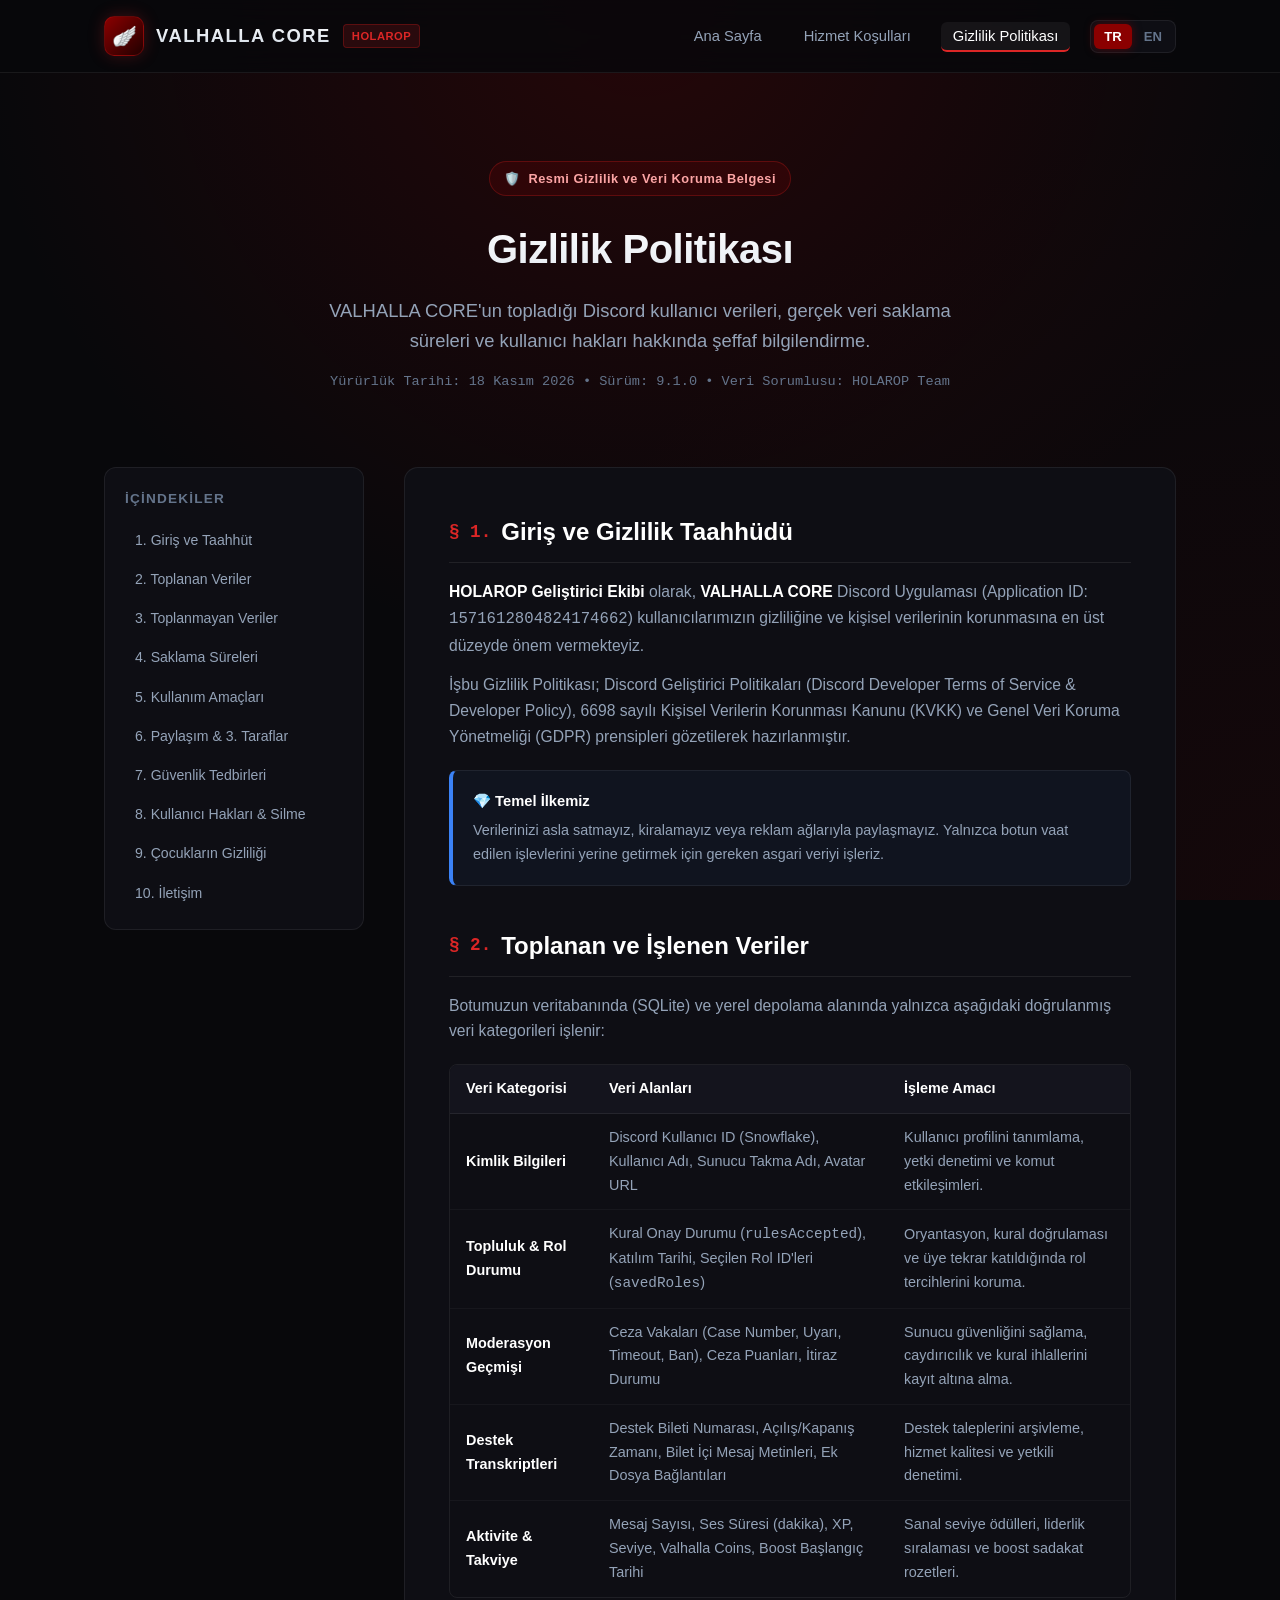
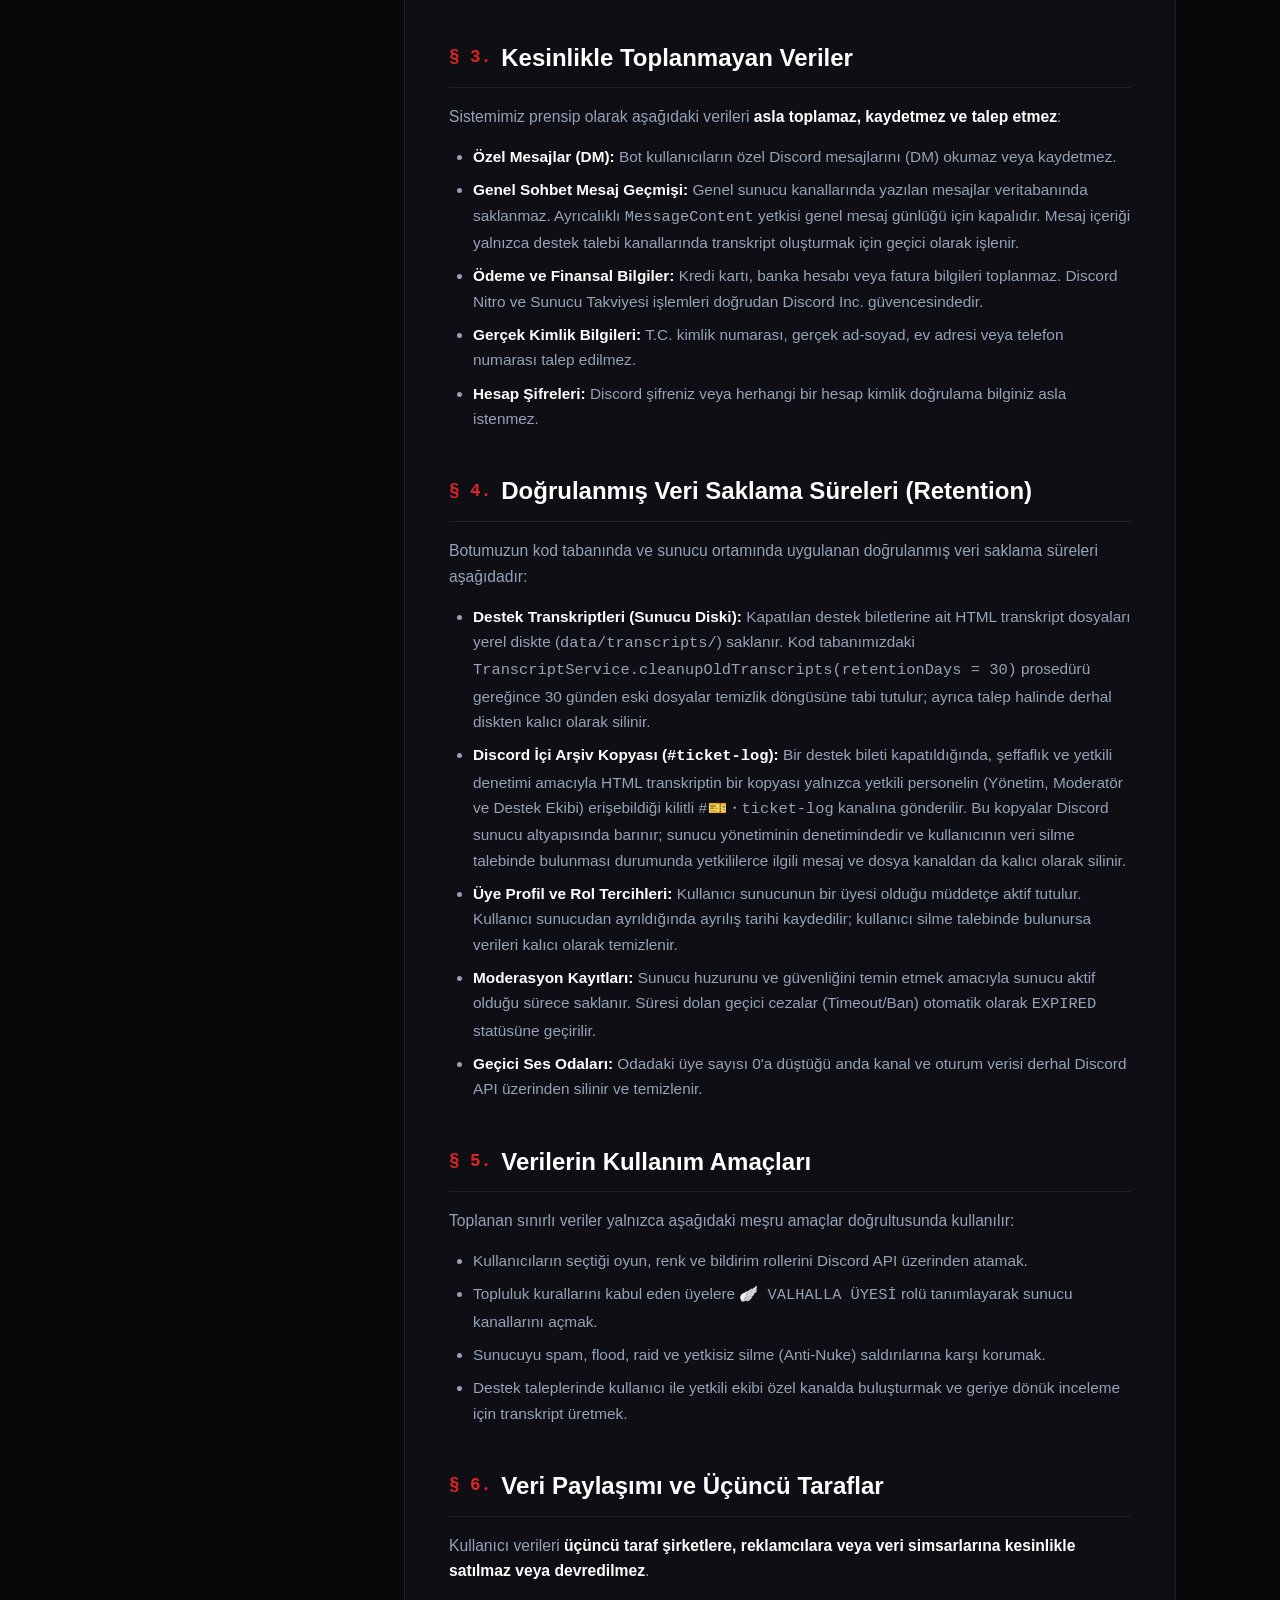
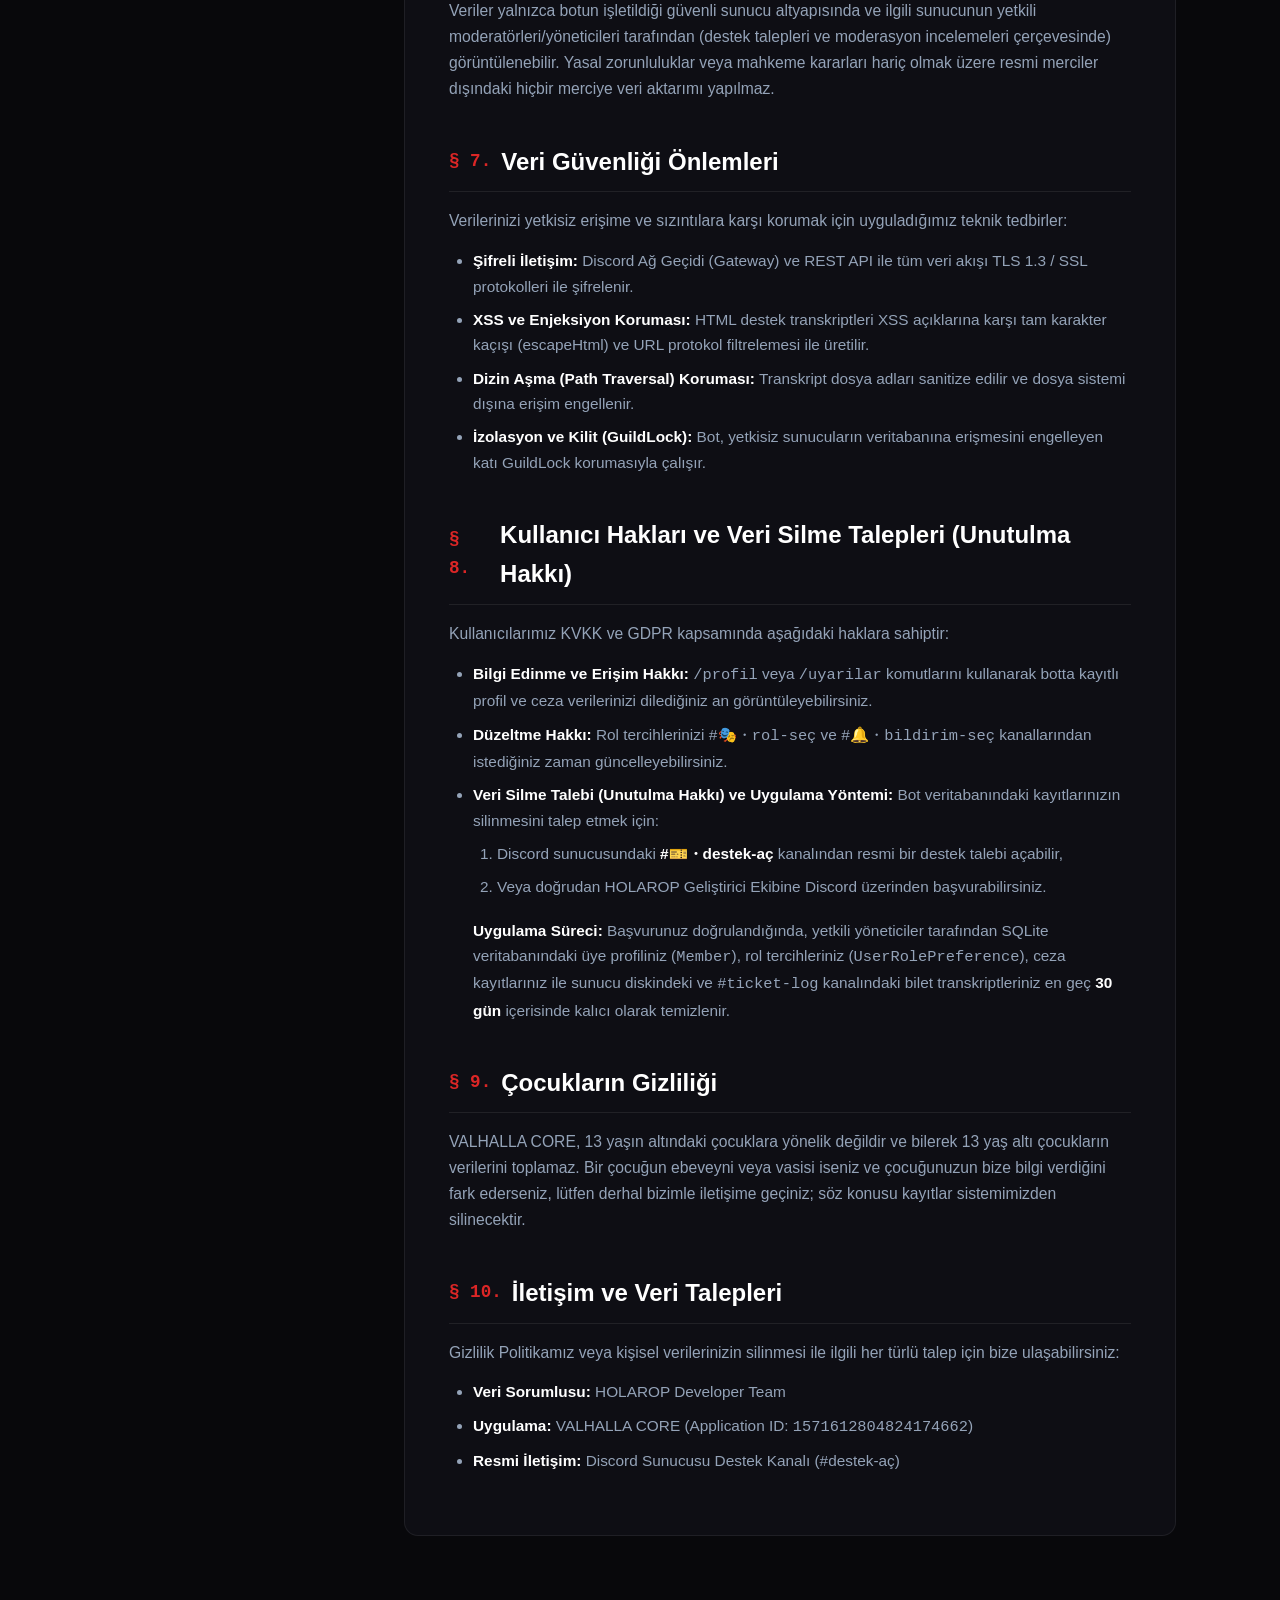
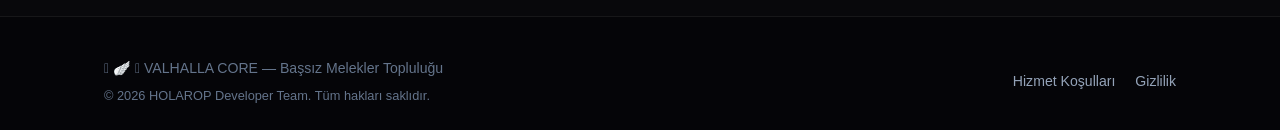
==== privacy.html @ b6e1a9f5 "Add files via upload" ====
<!DOCTYPE html>
<html lang="tr">
<head>
  <meta charset="UTF-8">
  <meta name="viewport" content="width=device-width, initial-scale=1.0">
  <title>Gizlilik Politikası — VALHALLA CORE | Privacy Policy</title>
  <meta name="description" content="VALHALLA CORE Discord Botu Resmi Gizlilik Politikası (Privacy Policy). Veri toplama, saklama süreleri ve kullanıcı hakları.">
  <meta name="theme-color" content="#8B0000">
  <link rel="stylesheet" href="style.css">
</head>
<body>

  <!-- Site Header -->
  <header class="site-header">
    <div class="container nav-wrapper">
      <a href="index.html" class="brand">
        <div class="brand-icon">🪽</div>
        <div>
          <div class="brand-title">VALHALLA CORE</div>
        </div>
        <span class="brand-tag">HOLAROP</span>
      </a>

      <nav class="main-nav">
        <ul class="nav-links">
          <li><a href="index.html"><span class="lang-tr">Ana Sayfa</span><span class="lang-en" style="display:none;">Home</span></a></li>
          <li><a href="terms.html"><span class="lang-tr">Hizmet Koşulları</span><span class="lang-en" style="display:none;">Terms of Service</span></a></li>
          <li><a href="privacy.html" class="active"><span class="lang-tr">Gizlilik Politikası</span><span class="lang-en" style="display:none;">Privacy Policy</span></a></li>
        </ul>

        <div class="lang-switch">
          <button class="lang-btn lang-btn-tr active" onclick="setLanguage('tr')">TR</button>
          <button class="lang-btn lang-btn-en" onclick="setLanguage('en')">EN</button>
        </div>
      </nav>
    </div>
  </header>

  <!-- Main Content -->
  <main class="main-content">
    <div class="container">
      
      <!-- Hero -->
      <section class="hero">
        <div class="hero-badge">
          <span>🛡️</span>
          <span class="lang-tr">Resmi Gizlilik ve Veri Koruma Belgesi</span>
          <span class="lang-en" style="display:none;">Official Privacy & Data Protection Document</span>
        </div>

        <h1 class="lang-tr">Gizlilik Politikası</h1>
        <h1 class="lang-en" style="display:none;">Privacy Policy</h1>

        <p class="lead lang-tr">
          VALHALLA CORE'un topladığı Discord kullanıcı verileri, gerçek veri saklama süreleri ve kullanıcı hakları hakkında şeffaf bilgilendirme.
        </p>
        <p class="lead lang-en" style="display:none;">
          Transparent disclosure of data collected by VALHALLA CORE, verified retention cycles, and user privacy rights.
        </p>

        <div class="effective-date">
          <span class="lang-tr">Yürürlük Tarihi: 18 Kasım 2026 • Sürüm: 9.1.0 • Veri Sorumlusu: HOLAROP Team</span>
          <span class="lang-en" style="display:none;">Effective Date: November 18, 2026 • Version: 9.1.0 • Data Controller: HOLAROP Team</span>
        </div>
      </section>

      <!-- Content Grid -->
      <div class="content-grid">
        
        <!-- Table of Contents Sidebar -->
        <aside class="toc-sidebar">
          <div class="toc-title lang-tr">İçindekiler</div>
          <div class="toc-title lang-en" style="display:none;">Contents</div>
          <ul class="toc-list">
            <li><a href="#sec-1"><span class="lang-tr">1. Giriş ve Taahhüt</span><span class="lang-en" style="display:none;">1. Introduction</span></a></li>
            <li><a href="#sec-2"><span class="lang-tr">2. Toplanan Veriler</span><span class="lang-en" style="display:none;">2. Data We Collect</span></a></li>
            <li><a href="#sec-3"><span class="lang-tr">3. Toplanmayan Veriler</span><span class="lang-en" style="display:none;">3. What We Do NOT Collect</span></a></li>
            <li><a href="#sec-4"><span class="lang-tr">4. Saklama Süreleri</span><span class="lang-en" style="display:none;">4. Data Retention</span></a></li>
            <li><a href="#sec-5"><span class="lang-tr">5. Kullanım Amaçları</span><span class="lang-en" style="display:none;">5. Use of Data</span></a></li>
            <li><a href="#sec-6"><span class="lang-tr">6. Paylaşım & 3. Taraflar</span><span class="lang-en" style="display:none;">6. Sharing & Third Parties</span></a></li>
            <li><a href="#sec-7"><span class="lang-tr">7. Güvenlik Tedbirleri</span><span class="lang-en" style="display:none;">7. Security Measures</span></a></li>
            <li><a href="#sec-8"><span class="lang-tr">8. Kullanıcı Hakları & Silme</span><span class="lang-en" style="display:none;">8. Rights & Deletion</span></a></li>
            <li><a href="#sec-9"><span class="lang-tr">9. Çocukların Gizliliği</span><span class="lang-en" style="display:none;">9. Children's Privacy</span></a></li>
            <li><a href="#sec-10"><span class="lang-tr">10. İletişim</span><span class="lang-en" style="display:none;">10. Contact</span></a></li>
          </ul>
        </aside>

        <!-- Article -->
        <article class="legal-article">
          
          <!-- Section 1 -->
          <section id="sec-1" class="legal-section">
            <h2><span class="sec-num">§ 1.</span> <span class="lang-tr">Giriş ve Gizlilik Taahhüdü</span><span class="lang-en" style="display:none;">Introduction and Privacy Commitment</span></h2>
            <div class="lang-tr">
              <p>
                <strong>HOLAROP Geliştirici Ekibi</strong> olarak, <strong>VALHALLA CORE</strong> Discord Uygulaması (Application ID: <code>1571612804824174662</code>) kullanıcılarımızın gizliliğine ve kişisel verilerinin korunmasına en üst düzeyde önem vermekteyiz.
              </p>
              <p>
                İşbu Gizlilik Politikası; Discord Geliştirici Politikaları (Discord Developer Terms of Service & Developer Policy), 6698 sayılı Kişisel Verilerin Korunması Kanunu (KVKK) ve Genel Veri Koruma Yönetmeliği (GDPR) prensipleri gözetilerek hazırlanmıştır.
              </p>
              <div class="callout callout-info">
                <div class="callout-title">💎 Temel İlkemiz</div>
                <p>Verilerinizi asla satmayız, kiralamayız veya reklam ağlarıyla paylaşmayız. Yalnızca botun vaat edilen işlevlerini yerine getirmek için gereken asgari veriyi işleriz.</p>
              </div>
            </div>
            <div class="lang-en" style="display:none;">
              <p>
                The <strong>HOLAROP Developer Team</strong> is deeply committed to protecting the privacy of users who interact with the <strong>VALHALLA CORE</strong> Discord Application (Application ID: <code>1571612804824174662</code>).
              </p>
              <p>
                This Privacy Policy is designed in strict compliance with the Discord Developer Terms of Service, the Discord Developer Policy, and international data protection standards (including the EU GDPR and relevant privacy frameworks).
              </p>
              <div class="callout callout-info">
                <div class="callout-title">💎 Core Principle</div>
                <p>We do not monetize, sell, or license your personal data. We only process the absolute minimum data necessary to operate the bot's features.</p>
              </div>
            </div>
          </section>

          <!-- Section 2 -->
          <section id="sec-2" class="legal-section">
            <h2><span class="sec-num">§ 2.</span> <span class="lang-tr">Toplanan ve İşlenen Veriler</span><span class="lang-en" style="display:none;">Information We Collect</span></h2>
            <div class="lang-tr">
              <p>Botumuzun veritabanında (SQLite) ve yerel depolama alanında yalnızca aşağıdaki doğrulanmış veri kategorileri işlenir:</p>
              
              <div class="table-wrapper">
                <table class="data-table">
                  <thead>
                    <tr>
                      <th>Veri Kategorisi</th>
                      <th>Veri Alanları</th>
                      <th>İşleme Amacı</th>
                    </tr>
                  </thead>
                  <tbody>
                    <tr>
                      <td><strong>Kimlik Bilgileri</strong></td>
                      <td>Discord Kullanıcı ID (Snowflake), Kullanıcı Adı, Sunucu Takma Adı, Avatar URL</td>
                      <td>Kullanıcı profilini tanımlama, yetki denetimi ve komut etkileşimleri.</td>
                    </tr>
                    <tr>
                      <td><strong>Topluluk & Rol Durumu</strong></td>
                      <td>Kural Onay Durumu (<code>rulesAccepted</code>), Katılım Tarihi, Seçilen Rol ID'leri (<code>savedRoles</code>)</td>
                      <td>Oryantasyon, kural doğrulaması ve üye tekrar katıldığında rol tercihlerini koruma.</td>
                    </tr>
                    <tr>
                      <td><strong>Moderasyon Geçmişi</strong></td>
                      <td>Ceza Vakaları (Case Number, Uyarı, Timeout, Ban), Ceza Puanları, İtiraz Durumu</td>
                      <td>Sunucu güvenliğini sağlama, caydırıcılık ve kural ihlallerini kayıt altına alma.</td>
                    </tr>
                    <tr>
                      <td><strong>Destek Transkriptleri</strong></td>
                      <td>Destek Bileti Numarası, Açılış/Kapanış Zamanı, Bilet İçi Mesaj Metinleri, Ek Dosya Bağlantıları</td>
                      <td>Destek taleplerini arşivleme, hizmet kalitesi ve yetkili denetimi.</td>
                    </tr>
                    <tr>
                      <td><strong>Aktivite & Takviye</strong></td>
                      <td>Mesaj Sayısı, Ses Süresi (dakika), XP, Seviye, Valhalla Coins, Boost Başlangıç Tarihi</td>
                      <td>Sanal seviye ödülleri, liderlik sıralaması ve boost sadakat rozetleri.</td>
                    </tr>
                  </tbody>
                </table>
              </div>
            </div>
            <div class="lang-en" style="display:none;">
              <p>Our application processes only the following verified categories of data stored in our local SQLite database and protected file system:</p>
              
              <div class="table-wrapper">
                <table class="data-table">
                  <thead>
                    <tr>
                      <th>Data Category</th>
                      <th>Specific Fields</th>
                      <th>Purpose</th>
                    </tr>
                  </thead>
                  <tbody>
                    <tr>
                      <td><strong>Identity Data</strong></td>
                      <td>Discord User ID (Snowflake), Username, Server Nickname, Avatar URL</td>
                      <td>User profile display, permission validation, and command response delivery.</td>
                    </tr>
                    <tr>
                      <td><strong>Membership & Roles</strong></td>
                      <td>Rules Acceptance Status (<code>rulesAccepted</code>), Join Timestamp, Role IDs (<code>savedRoles</code>)</td>
                      <td>Membership screening verification and role restoration upon re-joining.</td>
                    </tr>
                    <tr>
                      <td><strong>Moderation Logs</strong></td>
                      <td>Infraction Cases (Warn, Timeout, Ban), Penalty Points, Appeal records</td>
                      <td>Community safety, rule enforcement, and escalation audit trail.</td>
                    </tr>
                    <tr>
                      <td><strong>Support Transcripts</strong></td>
                      <td>Ticket Number, Open/Close Timestamps, Ticket Messages, Attachment URLs</td>
                      <td>Support quality assurance, dispute verification, and staff accountability.</td>
                    </tr>
                    <tr>
                      <td><strong>Gamification & Boost</strong></td>
                      <td>Message Counter, Voice Minutes, Virtual XP, Level, Coins, Boost Start Date</td>
                      <td>Virtual leveling system, activity leaderboards, and boost loyalty tiers.</td>
                    </tr>
                  </tbody>
                </table>
              </div>
            </div>
          </section>

          <!-- Section 3 -->
          <section id="sec-3" class="legal-section">
            <h2><span class="sec-num">§ 3.</span> <span class="lang-tr">Kesinlikle Toplanmayan Veriler</span><span class="lang-en" style="display:none;">Information We NEVER Collect</span></h2>
            <div class="lang-tr">
              <p>Sistemimiz prensip olarak aşağıdaki verileri <strong>asla toplamaz, kaydetmez ve talep etmez</strong>:</p>
              <ul>
                <li><strong>Özel Mesajlar (DM):</strong> Bot kullanıcıların özel Discord mesajlarını (DM) okumaz veya kaydetmez.</li>
                <li><strong>Genel Sohbet Mesaj Geçmişi:</strong> Genel sunucu kanallarında yazılan mesajlar veritabanında saklanmaz. Ayrıcalıklı <code>MessageContent</code> yetkisi genel mesaj günlüğü için kapalıdır. Mesaj içeriği yalnızca destek talebi kanallarında transkript oluşturmak için geçici olarak işlenir.</li>
                <li><strong>Ödeme ve Finansal Bilgiler:</strong> Kredi kartı, banka hesabı veya fatura bilgileri toplanmaz. Discord Nitro ve Sunucu Takviyesi işlemleri doğrudan Discord Inc. güvencesindedir.</li>
                <li><strong>Gerçek Kimlik Bilgileri:</strong> T.C. kimlik numarası, gerçek ad-soyad, ev adresi veya telefon numarası talep edilmez.</li>
                <li><strong>Hesap Şifreleri:</strong> Discord şifreniz veya herhangi bir hesap kimlik doğrulama bilginiz asla istenmez.</li>
              </ul>
            </div>
            <div class="lang-en" style="display:none;">
              <p>We do <strong>NOT</strong> collect, store, or solicit any of the following sensitive data:</p>
              <ul>
                <li><strong>Direct Messages (DMs):</strong> We never read, process, or log private messages sent in DMs.</li>
                <li><strong>General Chat History:</strong> We do not log general public channel messages to a persistent database. The privileged <code>MessageContent</code> intent is disabled for chat tracking. Message contents are only captured within isolated support ticket channels to generate closing transcripts.</li>
                <li><strong>Financial & Payment Information:</strong> We never handle payment cards, bank information, or billing data. Discord Nitro and Server Boost payments are handled entirely by Discord Inc.</li>
                <li><strong>Real-World Identifiers:</strong> We do not ask for real names, government IDs, physical addresses, or phone numbers.</li>
                <li><strong>Passwords:</strong> We never request or process your Discord password or login credentials.</li>
              </ul>
            </div>
          </section>

          <!-- Section 4 -->
          <section id="sec-4" class="legal-section">
            <h2><span class="sec-num">§ 4.</span> <span class="lang-tr">Doğrulanmış Veri Saklama Süreleri (Retention)</span><span class="lang-en" style="display:none;">Verified Data Retention Periods</span></h2>
            <div class="lang-tr">
              <p>Botumuzun kod tabanında ve sunucu ortamında uygulanan doğrulanmış veri saklama süreleri aşağıdadır:</p>
              <ul>
                <li>
                  <strong>Destek Transkriptleri (Sunucu Diski):</strong> 
                  Kapatılan destek biletlerine ait HTML transkript dosyaları yerel diskte (<code>data/transcripts/</code>) saklanır. Kod tabanımızdaki <code>TranscriptService.cleanupOldTranscripts(retentionDays = 30)</code> prosedürü gereğince 30 günden eski dosyalar temizlik döngüsüne tabi tutulur; ayrıca talep halinde derhal diskten kalıcı olarak silinir.
                </li>
                <li>
                  <strong>Discord İçi Arşiv Kopyası (<code>#ticket-log</code>):</strong> 
                  Bir destek bileti kapatıldığında, şeffaflık ve yetkili denetimi amacıyla HTML transkriptin bir kopyası yalnızca yetkili personelin (Yönetim, Moderatör ve Destek Ekibi) erişebildiği kilitli <code>#🎫・ticket-log</code> kanalına gönderilir. Bu kopyalar Discord sunucu altyapısında barınır; sunucu yönetiminin denetimindedir ve kullanıcının veri silme talebinde bulunması durumunda yetkililerce ilgili mesaj ve dosya kanaldan da kalıcı olarak silinir.
                </li>
                <li>
                  <strong>Üye Profil ve Rol Tercihleri:</strong> 
                  Kullanıcı sunucunun bir üyesi olduğu müddetçe aktif tutulur. Kullanıcı sunucudan ayrıldığında ayrılış tarihi kaydedilir; kullanıcı silme talebinde bulunursa verileri kalıcı olarak temizlenir.
                </li>
                <li>
                  <strong>Moderasyon Kayıtları:</strong> 
                  Sunucu huzurunu ve güvenliğini temin etmek amacıyla sunucu aktif olduğu sürece saklanır. Süresi dolan geçici cezalar (Timeout/Ban) otomatik olarak <code>EXPIRED</code> statüsüne geçirilir.
                </li>
                <li>
                  <strong>Geçici Ses Odaları:</strong> 
                  Odadaki üye sayısı 0'a düştüğü anda kanal ve oturum verisi derhal Discord API üzerinden silinir ve temizlenir.
                </li>
              </ul>
            </div>
            <div class="lang-en" style="display:none;">
              <p>Our actual codebase enforces the following concrete and verified data retention policies:</p>
              <ul>
                <li>
                  <strong>Support Transcripts (Server Disk):</strong> 
                  HTML transcript archives for closed tickets are stored on the local server disk (<code>data/transcripts/</code>). Under our code retention procedure (<code>TranscriptService.cleanupOldTranscripts(retentionDays = 30)</code>), files older than 30 days are scheduled for cleanup during routine maintenance; furthermore, transcripts are permanently purged from disk upon verified user request.
                </li>
                <li>
                  <strong>In-Discord Archive Copy (<code>#ticket-log</code>):</strong> 
                  When a support ticket is closed, a copy of the HTML transcript is posted to the staff-only <code>#🎫・ticket-log</code> channel for staff accountability. These copies reside on Discord's infrastructure under the administration of the server team, and will be manually deleted from channel history upon user erasure requests.
                </li>
                <li>
                  <strong>Member Profiles & Role Preferences:</strong> 
                  Maintained for as long as the user remains in the server. If a member leaves, their exit timestamp is noted. Data is permanently deleted upon verifiable user request.
                </li>
                <li>
                  <strong>Moderation Logs:</strong> 
                  Maintained throughout the active lifespan of the guild for community safety and appeal tracking. Temporary punishments automatically transition to <code>EXPIRED</code> status upon reaching their duration.
                </li>
                <li>
                  <strong>Temporary Voice Rooms:</strong> 
                  Immediately deleted via Discord API and wiped from database memory the moment the room reaches 0 occupants.
                </li>
              </ul>
            </div>
          </section>

          <!-- Section 5 -->
          <section id="sec-5" class="legal-section">
            <h2><span class="sec-num">§ 5.</span> <span class="lang-tr">Verilerin Kullanım Amaçları</span><span class="lang-en" style="display:none;">How We Use Your Data</span></h2>
            <div class="lang-tr">
              <p>Toplanan sınırlı veriler yalnızca aşağıdaki meşru amaçlar doğrultusunda kullanılır:</p>
              <ul>
                <li>Kullanıcıların seçtiği oyun, renk ve bildirim rollerini Discord API üzerinden atamak.</li>
                <li>Topluluk kurallarını kabul eden üyelere <code>🪽 VALHALLA ÜYESİ</code> rolü tanımlayarak sunucu kanallarını açmak.</li>
                <li>Sunucuyu spam, flood, raid ve yetkisiz silme (Anti-Nuke) saldırılarına karşı korumak.</li>
                <li>Destek taleplerinde kullanıcı ile yetkili ekibi özel kanalda buluşturmak ve geriye dönük inceleme için transkript üretmek.</li>
              </ul>
            </div>
            <div class="lang-en" style="display:none;">
              <p>Collected data is used strictly for the following legitimate purposes:</p>
              <ul>
                <li>Assigning user-selected game roles, color tags, and notification roles via the Discord API.</li>
                <li>Granting the starter member role upon verified rules screening.</li>
                <li>Protecting the server against spam, raid, and rogue administrator destructions (Anti-Nuke).</li>
                <li>Facilitating private support tickets and preserving records for quality assurance and dispute resolution.</li>
              </ul>
            </div>
          </section>

          <!-- Section 6 -->
          <section id="sec-6" class="legal-section">
            <h2><span class="sec-num">§ 6.</span> <span class="lang-tr">Veri Paylaşımı ve Üçüncü Taraflar</span><span class="lang-en" style="display:none;">Data Sharing and Third Parties</span></h2>
            <div class="lang-tr">
              <p>
                Kullanıcı verileri <strong>üçüncü taraf şirketlere, reklamcılara veya veri simsarlarına kesinlikle satılmaz veya devredilmez</strong>.
              </p>
              <p>
                Veriler yalnızca botun işletildiği güvenli sunucu altyapısında ve ilgili sunucunun yetkili moderatörleri/yöneticileri tarafından (destek talepleri ve moderasyon incelemeleri çerçevesinde) görüntülenebilir. Yasal zorunluluklar veya mahkeme kararları hariç olmak üzere resmi merciler dışındaki hiçbir merciye veri aktarımı yapılmaz.
              </p>
            </div>
            <div class="lang-en" style="display:none;">
              <p>
                We <strong>do not sell, rent, or trade your data</strong> to any third parties, advertising networks, or analytics brokers.
              </p>
              <p>
                Data is accessible only to server administrators and designated moderators strictly within the context of support inquiries and moderation enforcement. We do not disclose data to external parties unless legally mandated by valid law enforcement requests.
              </p>
            </div>
          </section>

          <!-- Section 7 -->
          <section id="sec-7" class="legal-section">
            <h2><span class="sec-num">§ 7.</span> <span class="lang-tr">Veri Güvenliği Önlemleri</span><span class="lang-en" style="display:none;">Data Security Measures</span></h2>
            <div class="lang-tr">
              <p>Verilerinizi yetkisiz erişime ve sızıntılara karşı korumak için uyguladığımız teknik tedbirler:</p>
              <ul>
                <li><strong>Şifreli İletişim:</strong> Discord Ağ Geçidi (Gateway) ve REST API ile tüm veri akışı TLS 1.3 / SSL protokolleri ile şifrelenir.</li>
                <li><strong>XSS ve Enjeksiyon Koruması:</strong> HTML destek transkriptleri XSS açıklarına karşı tam karakter kaçışı (escapeHtml) ve URL protokol filtrelemesi ile üretilir.</li>
                <li><strong>Dizin Aşma (Path Traversal) Koruması:</strong> Transkript dosya adları sanitize edilir ve dosya sistemi dışına erişim engellenir.</li>
                <li><strong>İzolasyon ve Kilit (GuildLock):</strong> Bot, yetkisiz sunucuların veritabanına erişmesini engelleyen katı GuildLock korumasıyla çalışır.</li>
              </ul>
            </div>
            <div class="lang-en" style="display:none;">
              <p>We implement robust technical and procedural safeguards to keep your data secure:</p>
              <ul>
                <li><strong>Encrypted Transmission:</strong> All data exchanged with the Discord Gateway and REST API is encrypted via TLS 1.3 / SSL.</li>
                <li><strong>XSS & Injection Protection:</strong> Support transcripts strictly sanitize user input and strip malicious protocols (escaping all HTML characters).</li>
                <li><strong>Path Traversal Mitigation:</strong> Transcript file paths are sanitized and strictly confined to designated secure storage directories.</li>
                <li><strong>GuildLock Isolation:</strong> Strict server authorization locks ensure foreign guilds cannot access or manipulate protected records.</li>
              </ul>
            </div>
          </section>

          <!-- Section 8 -->
          <section id="sec-8" class="legal-section">
            <h2><span class="sec-num">§ 8.</span> <span class="lang-tr">Kullanıcı Hakları ve Veri Silme Talepleri (Unutulma Hakkı)</span><span class="lang-en" style="display:none;">User Rights and Data Deletion (Right to Erasure)</span></h2>
            <div class="lang-tr">
              <p>Kullanıcılarımız KVKK ve GDPR kapsamında aşağıdaki haklara sahiptir:</p>
              <ul>
                <li><strong>Bilgi Edinme ve Erişim Hakkı:</strong> <code>/profil</code> veya <code>/uyarilar</code> komutlarını kullanarak botta kayıtlı profil ve ceza verilerinizi dilediğiniz an görüntüleyebilirsiniz.</li>
                <li><strong>Düzeltme Hakkı:</strong> Rol tercihlerinizi <code>#🎭・rol-seç</code> ve <code>#🔔・bildirim-seç</code> kanallarından istediğiniz zaman güncelleyebilirsiniz.</li>
                <li>
                  <strong>Veri Silme Talebi (Unutulma Hakkı) ve Uygulama Yöntemi:</strong> 
                  Bot veritabanındaki kayıtlarınızın silinmesini talep etmek için:
                  <ol style="margin-top: 8px;">
                    <li>Discord sunucusundaki <strong>#🎫・destek-aç</strong> kanalından resmi bir destek talebi açabilir,</li>
                    <li>Veya doğrudan HOLAROP Geliştirici Ekibine Discord üzerinden başvurabilirsiniz.</li>
                  </ol>
                  <strong>Uygulama Süreci:</strong> Başvurunuz doğrulandığında, yetkili yöneticiler tarafından SQLite veritabanındaki üye profiliniz (<code>Member</code>), rol tercihleriniz (<code>UserRolePreference</code>), ceza kayıtlarınız ile sunucu diskindeki ve <code>#ticket-log</code> kanalındaki bilet transkriptleriniz en geç <strong>30 gün</strong> içerisinde kalıcı olarak temizlenir.
                </li>
              </ul>
            </div>
            <div class="lang-en" style="display:none;">
              <p>Under GDPR, KVKK, and standard privacy frameworks, users enjoy the following actionable rights:</p>
              <ul>
                <li><strong>Right of Access:</strong> You can inspect your stored profile, XP, and penalty records at any time using in-app slash commands such as <code>/profil</code> or <code>/uyarilar</code>.</li>
                <li><strong>Right to Rectification:</strong> You can update your roles and notification preferences at any time via the self-service role channels.</li>
                <li>
                  <strong>Right to Erasure (Right to be Forgotten) & Execution Method:</strong> 
                  To request the permanent deletion of your stored user records:
                  <ol style="margin-top: 8px;">
                    <li>Open an official ticket in the <strong>#🎫・destek-aç</strong> support channel on our Discord server,</li>
                    <li>Or contact the HOLAROP Developer Team directly on Discord.</li>
                  </ol>
                  <strong>Execution Workflow:</strong> Once your request is verified, authorized staff will purge your SQLite records (<code>Member</code>, <code>UserRolePreference</code>, infractions) as well as any associated transcript files from local storage and the <code>#ticket-log</code> channel within <strong>30 days</strong>.
                </li>
              </ul>
            </div>
          </section>

          <!-- Section 9 -->
          <section id="sec-9" class="legal-section">
            <h2><span class="sec-num">§ 9.</span> <span class="lang-tr">Çocukların Gizliliği</span><span class="lang-en" style="display:none;">Children's Privacy</span></h2>
            <div class="lang-tr">
              <p>
                VALHALLA CORE, 13 yaşın altındaki çocuklara yönelik değildir ve bilerek 13 yaş altı çocukların verilerini toplamaz. Bir çocuğun ebeveyni veya vasisi iseniz ve çocuğunuzun bize bilgi verdiğini fark ederseniz, lütfen derhal bizimle iletişime geçiniz; söz konusu kayıtlar sistemimizden silinecektir.
              </p>
            </div>
            <div class="lang-en" style="display:none;">
              <p>
                VALHALLA CORE is not directed to children under 13 years of age, and we do not knowingly collect personal data from children under 13. If you believe that a child has provided us with personal information, please contact us immediately so we can remove the data.
              </p>
            </div>
          </section>

          <!-- Section 10 -->
          <section id="sec-10" class="legal-section">
            <h2><span class="sec-num">§ 10.</span> <span class="lang-tr">İletişim ve Veri Talepleri</span><span class="lang-en" style="display:none;">Contact and Privacy Requests</span></h2>
            <div class="lang-tr">
              <p>
                Gizlilik Politikamız veya kişisel verilerinizin silinmesi ile ilgili her türlü talep için bize ulaşabilirsiniz:
              </p>
              <ul>
                <li><strong>Veri Sorumlusu:</strong> HOLAROP Developer Team</li>
                <li><strong>Uygulama:</strong> VALHALLA CORE (Application ID: <code>1571612804824174662</code>)</li>
                <li><strong>Resmi İletişim:</strong> Discord Sunucusu Destek Kanalı (#destek-aç)</li>
              </ul>
            </div>
            <div class="lang-en" style="display:none;">
              <p>
                For any questions regarding this Privacy Policy or to submit a data erasure request, please contact our team:
              </p>
              <ul>
                <li><strong>Data Controller:</strong> HOLAROP Developer Team</li>
                <li><strong>Application:</strong> VALHALLA CORE (Application ID: <code>1571612804824174662</code>)</li>
                <li><strong>Contact Portal:</strong> Official Support Channel on Discord (#destek-aç)</li>
              </ul>
            </div>
          </section>

        </article>

      </div>
    </div>
  </main>

  <!-- Site Footer -->
  <footer class="site-footer">
    <div class="container footer-wrapper">
      <div class="footer-copy">
        <div>𓆩 🪽 𓆪 VALHALLA CORE — <span class="lang-tr">Başsız Melekler Topluluğu</span><span class="lang-en" style="display:none;">Headless Angels Community</span></div>
        <div style="font-size: 0.8rem; color: var(--text-muted);">
          © 2026 HOLAROP Developer Team. <span class="lang-tr">Tüm hakları saklıdır.</span><span class="lang-en" style="display:none;">All rights reserved.</span>
        </div>
      </div>

      <div class="footer-links">
        <a href="terms.html"><span class="lang-tr">Hizmet Koşulları</span><span class="lang-en" style="display:none;">Terms</span></a>
        <a href="privacy.html"><span class="lang-tr">Gizlilik</span><span class="lang-en" style="display:none;">Privacy</span></a>
      </div>
    </div>
  </footer>

  <script src="lang.js"></script>
</body>
</html>
---- style.css ----
/* ==========================================================================
   VALHALLA CORE — GOTHIC OBSIDIAN DESIGN SYSTEM
   Official Terms of Service & Privacy Policy Styling
   Designed for GitHub Pages & Discord Developer Verification
   ========================================================================== */

:root {
  --bg-deep: #08080B;
  --bg-surface: #0E0E14;
  --bg-card: #14141D;
  --bg-card-hover: #1A1A26;
  --border-subtle: rgba(255, 255, 255, 0.07);
  --border-crimson: rgba(185, 28, 28, 0.35);
  --border-crimson-glow: rgba(220, 38, 38, 0.6);

  --crimson-dark: #5C0606;
  --crimson-primary: #8B0000;
  --crimson-bright: #DC2626;
  --crimson-glow: rgba(220, 38, 38, 0.25);

  --gold-accent: #D4AF37;
  --text-main: #F1F5F9;
  --text-secondary: #94A3B8;
  --text-muted: #64748B;
  --font-family: -apple-system, BlinkMacSystemFont, "Segoe UI", Roboto, "Helvetica Neue", Arial, sans-serif;
  --font-mono: ui-monospace, SFMono-Regular, Menlo, Monaco, Consolas, "Liberation Mono", monospace;
}

* {
  margin: 0;
  padding: 0;
  box-sizing: border-box;
}

html {
  scroll-behavior: smooth;
  font-family: var(--font-family);
  background-color: var(--bg-deep);
  color: var(--text-main);
  line-height: 1.65;
}

body {
  min-height: 100vh;
  display: flex;
  flex-direction: column;
  background: 
    radial-gradient(circle at 50% 0%, rgba(139, 0, 0, 0.22) 0%, transparent 60%),
    radial-gradient(circle at 100% 100%, rgba(92, 6, 6, 0.15) 0%, transparent 50%),
    var(--bg-deep);
  background-attachment: fixed;
}

/* Container */
.container {
  width: 100%;
  max-width: 1120px;
  margin: 0 auto;
  padding: 0 24px;
}

/* Header & Navigation */
header.site-header {
  position: sticky;
  top: 0;
  z-index: 50;
  backdrop-filter: blur(14px);
  background: rgba(8, 8, 11, 0.85);
  border-bottom: 1px solid var(--border-subtle);
}

.nav-wrapper {
  display: flex;
  align-items: center;
  justify-content: space-between;
  height: 72px;
}

.brand {
  display: flex;
  align-items: center;
  gap: 12px;
  text-decoration: none;
  color: var(--text-main);
}

.brand-icon {
  width: 40px;
  height: 40px;
  background: linear-gradient(135deg, var(--crimson-primary), #200000);
  border: 1px solid var(--border-crimson);
  border-radius: 10px;
  display: flex;
  align-items: center;
  justify-content: center;
  font-size: 20px;
  box-shadow: 0 0 16px var(--crimson-glow);
}

.brand-title {
  font-size: 1.15rem;
  font-weight: 800;
  letter-spacing: 1.5px;
  text-transform: uppercase;
  background: linear-gradient(180deg, #FFFFFF, #CBD5E1);
  -webkit-background-clip: text;
  -webkit-text-fill-color: transparent;
}

.brand-tag {
  font-size: 0.7rem;
  font-weight: 700;
  padding: 2px 8px;
  border-radius: 4px;
  background: rgba(220, 38, 38, 0.15);
  color: var(--crimson-bright);
  border: 1px solid var(--border-crimson);
  letter-spacing: 0.5px;
}

nav.main-nav {
  display: flex;
  align-items: center;
  gap: 20px;
}

.nav-links {
  display: flex;
  align-items: center;
  gap: 18px;
  list-style: none;
}

.nav-links a {
  color: var(--text-secondary);
  text-decoration: none;
  font-size: 0.92rem;
  font-weight: 500;
  transition: all 0.2s ease;
  padding: 6px 12px;
  border-radius: 6px;
}

.nav-links a:hover,
.nav-links a.active {
  color: #FFFFFF;
  background: rgba(255, 255, 255, 0.05);
}

.nav-links a.active {
  border-bottom: 2px solid var(--crimson-bright);
}

/* Language Switcher */
.lang-switch {
  display: inline-flex;
  align-items: center;
  background: var(--bg-surface);
  border: 1px solid var(--border-subtle);
  border-radius: 8px;
  padding: 3px;
  gap: 2px;
}

.lang-btn {
  background: none;
  border: none;
  color: var(--text-muted);
  font-size: 0.82rem;
  font-weight: 700;
  padding: 5px 10px;
  border-radius: 6px;
  cursor: pointer;
  transition: all 0.2s ease;
  display: flex;
  align-items: center;
  gap: 5px;
}

.lang-btn.active {
  background: var(--crimson-primary);
  color: #FFFFFF;
  box-shadow: 0 0 10px rgba(139, 0, 0, 0.5);
}

.lang-btn:hover:not(.active) {
  color: var(--text-main);
  background: rgba(255, 255, 255, 0.04);
}

/* Main Content Area */
main.main-content {
  flex: 1;
  padding: 48px 0 80px;
}

/* Hero Banner */
.hero {
  text-align: center;
  padding: 40px 20px 50px;
  position: relative;
}

.hero-badge {
  display: inline-flex;
  align-items: center;
  gap: 8px;
  padding: 6px 14px;
  background: rgba(139, 0, 0, 0.18);
  border: 1px solid var(--border-crimson);
  border-radius: 9999px;
  font-size: 0.8rem;
  font-weight: 600;
  color: #FCA5A5;
  margin-bottom: 20px;
  letter-spacing: 0.5px;
}

.hero h1 {
  font-size: 2.5rem;
  font-weight: 900;
  letter-spacing: -0.5px;
  margin-bottom: 14px;
  background: linear-gradient(180deg, #FFFFFF 0%, #E2E8F0 100%);
  -webkit-background-clip: text;
  -webkit-text-fill-color: transparent;
}

.hero p.lead {
  font-size: 1.15rem;
  color: var(--text-secondary);
  max-width: 680px;
  margin: 0 auto;
}

.effective-date {
  font-size: 0.85rem;
  color: var(--text-muted);
  margin-top: 14px;
  font-family: var(--font-mono);
}

/* Content Layout (Article + Sidebar) */
.content-grid {
  display: grid;
  grid-template-columns: 260px 1fr;
  gap: 40px;
  margin-top: 24px;
  align-items: start;
}

/* Sidebar / Table of Contents */
.toc-sidebar {
  position: sticky;
  top: 96px;
  background: var(--bg-surface);
  border: 1px solid var(--border-subtle);
  border-radius: 12px;
  padding: 20px;
}

.toc-title {
  font-size: 0.85rem;
  font-weight: 800;
  text-transform: uppercase;
  letter-spacing: 1.2px;
  color: var(--text-muted);
  margin-bottom: 14px;
}

.toc-list {
  list-style: none;
  display: flex;
  flex-direction: column;
  gap: 8px;
}

.toc-list a {
  color: var(--text-secondary);
  text-decoration: none;
  font-size: 0.88rem;
  display: block;
  padding: 4px 8px;
  border-radius: 6px;
  transition: all 0.15s ease;
  border-left: 2px solid transparent;
}

.toc-list a:hover {
  color: #FFFFFF;
  background: rgba(255, 255, 255, 0.04);
  border-left-color: var(--crimson-bright);
}

/* Article Styling */
.legal-article {
  background: var(--bg-surface);
  border: 1px solid var(--border-subtle);
  border-radius: 14px;
  padding: 44px;
}

.legal-section {
  margin-bottom: 40px;
  scroll-margin-top: 100px;
}

.legal-section:last-child {
  margin-bottom: 0;
}

.legal-section h2 {
  font-size: 1.5rem;
  font-weight: 800;
  color: #FFFFFF;
  margin-bottom: 16px;
  padding-bottom: 10px;
  border-bottom: 1px solid rgba(255, 255, 255, 0.08);
  display: flex;
  align-items: center;
  gap: 10px;
}

.legal-section h2 .sec-num {
  color: var(--crimson-bright);
  font-family: var(--font-mono);
  font-size: 1.1rem;
}

.legal-section h3 {
  font-size: 1.15rem;
  font-weight: 700;
  color: #E2E8F0;
  margin: 22px 0 10px;
}

.legal-section p {
  color: var(--text-secondary);
  margin-bottom: 14px;
  font-size: 0.98rem;
}

.legal-section ul,
.legal-section ol {
  margin: 12px 0 18px 24px;
  color: var(--text-secondary);
}

.legal-section li {
  margin-bottom: 8px;
  font-size: 0.96rem;
}

.legal-section strong {
  color: #FFFFFF;
}

/* Callout Cards / Alerts */
.callout {
  background: var(--bg-card);
  border-left: 4px solid var(--crimson-primary);
  border-radius: 8px;
  padding: 18px 20px;
  margin: 20px 0;
  border-top: 1px solid var(--border-subtle);
  border-right: 1px solid var(--border-subtle);
  border-bottom: 1px solid var(--border-subtle);
}

.callout.callout-info {
  border-left-color: #3B82F6;
  background: rgba(59, 130, 246, 0.05);
}

.callout.callout-warning {
  border-left-color: var(--gold-accent);
  background: rgba(212, 175, 55, 0.05);
}

.callout-title {
  font-size: 0.92rem;
  font-weight: 700;
  color: #FFFFFF;
  margin-bottom: 6px;
  display: flex;
  align-items: center;
  gap: 8px;
}

.callout p {
  font-size: 0.9rem;
  margin-bottom: 0;
}

/* Data Table Styling */
.table-wrapper {
  overflow-x: auto;
  margin: 20px 0;
  border-radius: 8px;
  border: 1px solid var(--border-subtle);
}

table.data-table {
  width: 100%;
  border-collapse: collapse;
  font-size: 0.9rem;
  text-align: left;
}

table.data-table th {
  background: var(--bg-card);
  color: #FFFFFF;
  padding: 12px 16px;
  font-weight: 700;
  border-bottom: 1px solid var(--border-subtle);
}

table.data-table td {
  padding: 12px 16px;
  border-bottom: 1px solid rgba(255, 255, 255, 0.04);
  color: var(--text-secondary);
}

table.data-table tr:last-child td {
  border-bottom: none;
}

table.data-table tr:hover td {
  background: rgba(255, 255, 255, 0.02);
}

/* Badge & Highlights */
code.inline-code {
  font-family: var(--font-mono);
  font-size: 0.85em;
  background: rgba(255, 255, 255, 0.08);
  color: #FCA5A5;
  padding: 2px 6px;
  border-radius: 4px;
  border: 1px solid rgba(255, 255, 255, 0.08);
}

/* Cards Grid on Home */
.card-grid {
  display: grid;
  grid-template-columns: repeat(auto-fit, minmax(320px, 1fr));
  gap: 24px;
  margin-top: 36px;
}

.feature-card {
  background: var(--bg-surface);
  border: 1px solid var(--border-subtle);
  border-radius: 12px;
  padding: 28px;
  transition: all 0.25s ease;
  display: flex;
  flex-direction: column;
}

.feature-card:hover {
  transform: translateY(-4px);
  border-color: var(--border-crimson);
  box-shadow: 0 12px 30px rgba(0, 0, 0, 0.5), 0 0 20px var(--crimson-glow);
}

.card-icon {
  width: 48px;
  height: 48px;
  border-radius: 10px;
  background: rgba(139, 0, 0, 0.2);
  border: 1px solid var(--border-crimson);
  display: flex;
  align-items: center;
  justify-content: center;
  font-size: 24px;
  margin-bottom: 18px;
}

.feature-card h3 {
  font-size: 1.25rem;
  font-weight: 700;
  margin-bottom: 10px;
  color: #FFFFFF;
}

.feature-card p {
  color: var(--text-secondary);
  font-size: 0.95rem;
  flex: 1;
  margin-bottom: 20px;
}

.card-action {
  align-self: flex-start;
  color: var(--crimson-bright);
  font-weight: 600;
  font-size: 0.9rem;
  text-decoration: none;
  display: inline-flex;
  align-items: center;
  gap: 6px;
  transition: gap 0.2s ease;
}

.feature-card:hover .card-action {
  gap: 10px;
}

/* Footer */
footer.site-footer {
  background: #050508;
  border-top: 1px solid var(--border-subtle);
  padding: 40px 0;
  margin-top: auto;
  color: var(--text-muted);
  font-size: 0.88rem;
}

.footer-wrapper {
  display: flex;
  align-items: center;
  justify-content: space-between;
  flex-wrap: wrap;
  gap: 20px;
}

.footer-copy {
  display: flex;
  flex-direction: column;
  gap: 4px;
}

.footer-links {
  display: flex;
  gap: 20px;
}

.footer-links a {
  color: var(--text-secondary);
  text-decoration: none;
  transition: color 0.15s ease;
}

.footer-links a:hover {
  color: #FFFFFF;
}

/* Responsive Media Queries */
@media (max-width: 900px) {
  .content-grid {
    grid-template-columns: 1fr;
    gap: 24px;
  }

  .toc-sidebar {
    display: none; /* Hide TOC sidebar on mobile/tablet to give full width to article */
  }

  .legal-article {
    padding: 24px 20px;
  }

  .hero h1 {
    font-size: 2rem;
  }
}

@media (max-width: 640px) {
  .nav-wrapper {
    flex-direction: column;
    height: auto;
    padding: 16px 0;
    gap: 14px;
  }

  nav.main-nav {
    width: 100%;
    justify-content: space-between;
  }

  .hero h1 {
    font-size: 1.7rem;
  }

  .hero p.lead {
    font-size: 1rem;
  }

  .footer-wrapper {
    flex-direction: column;
    text-align: center;
    gap: 16px;
  }
}
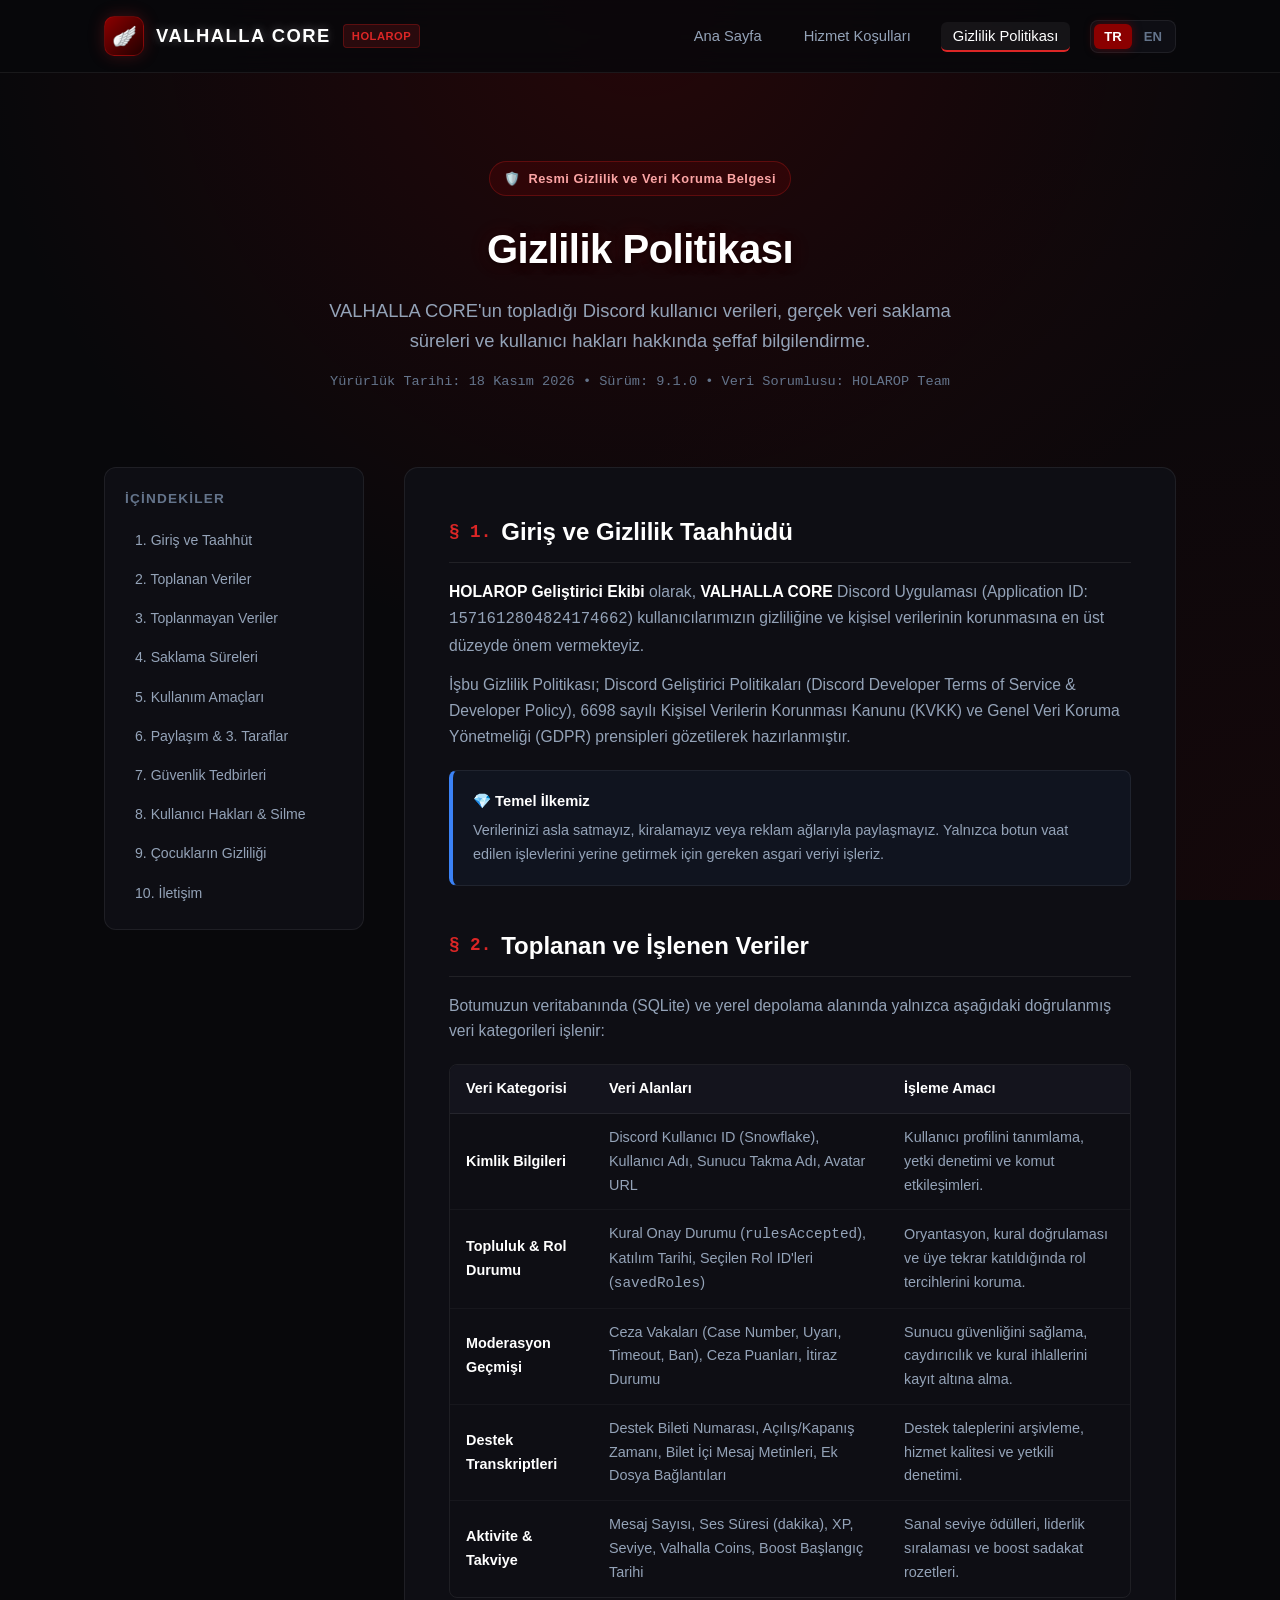
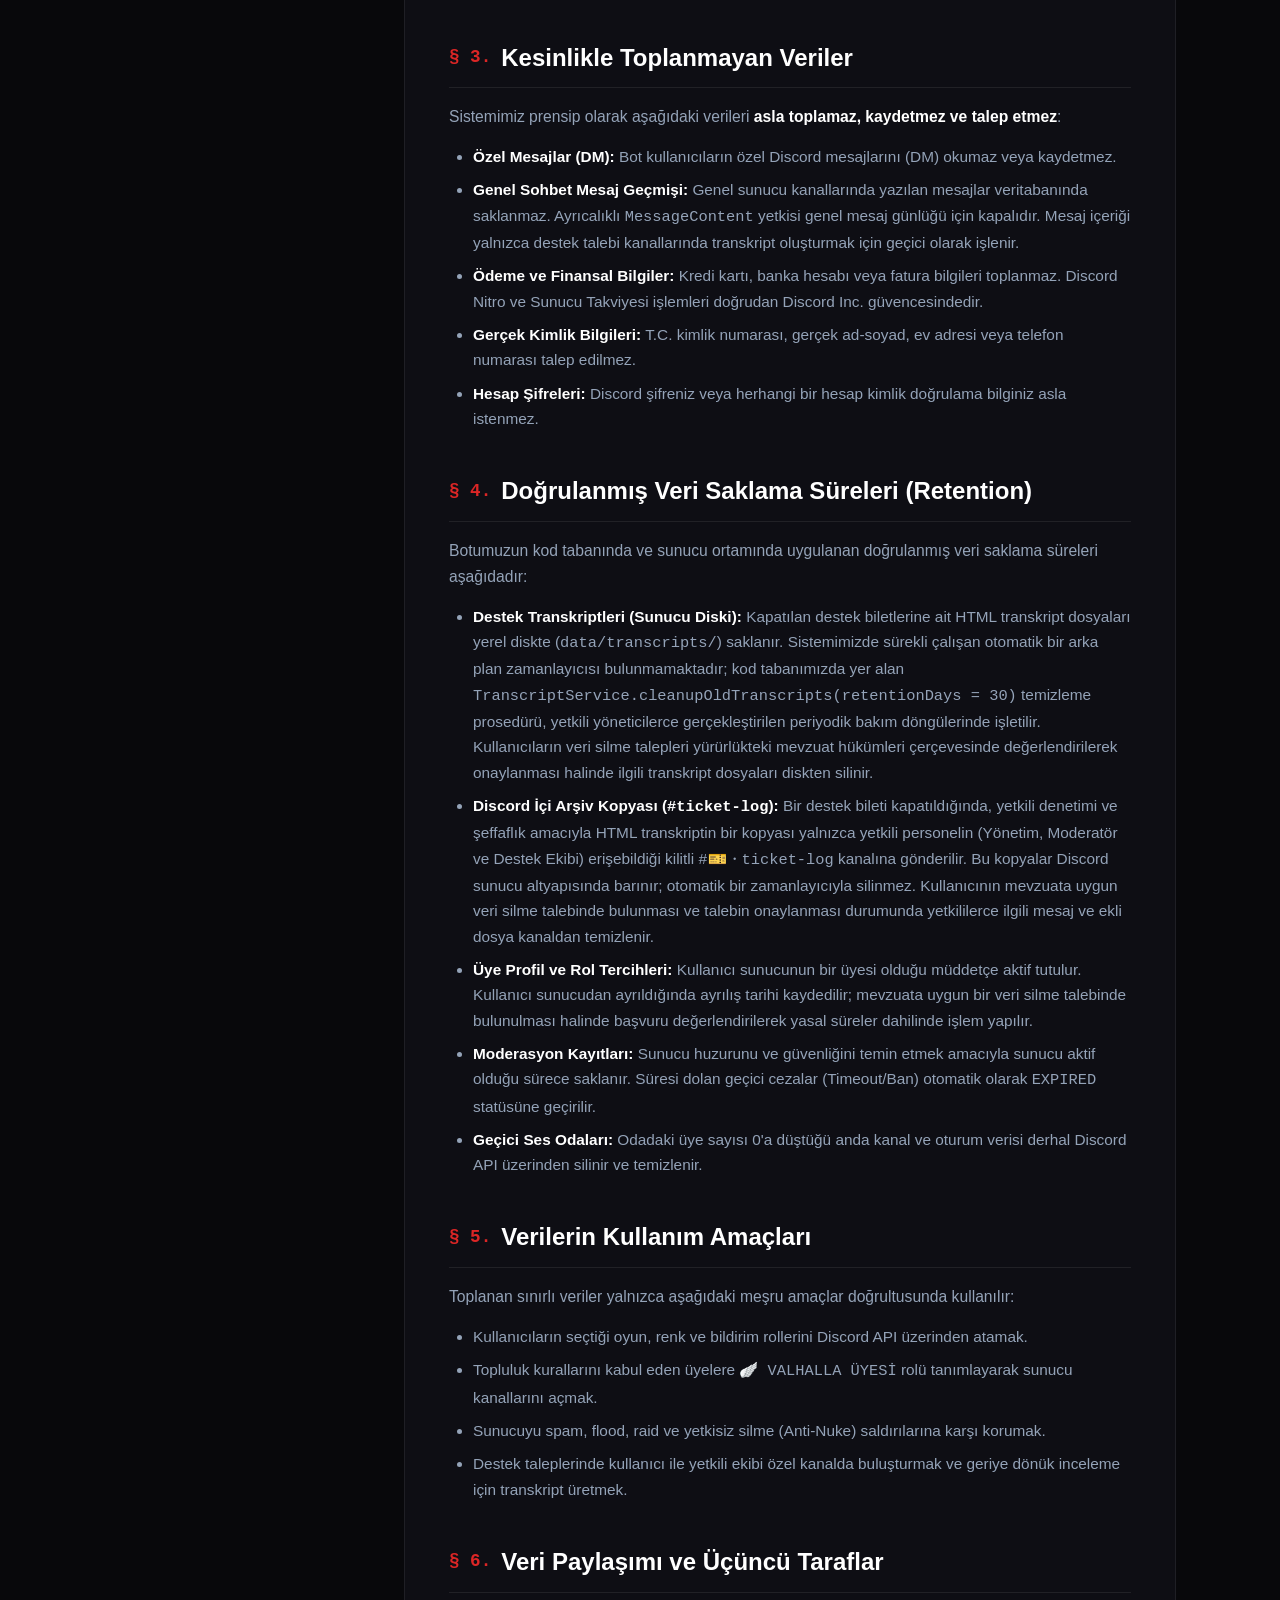
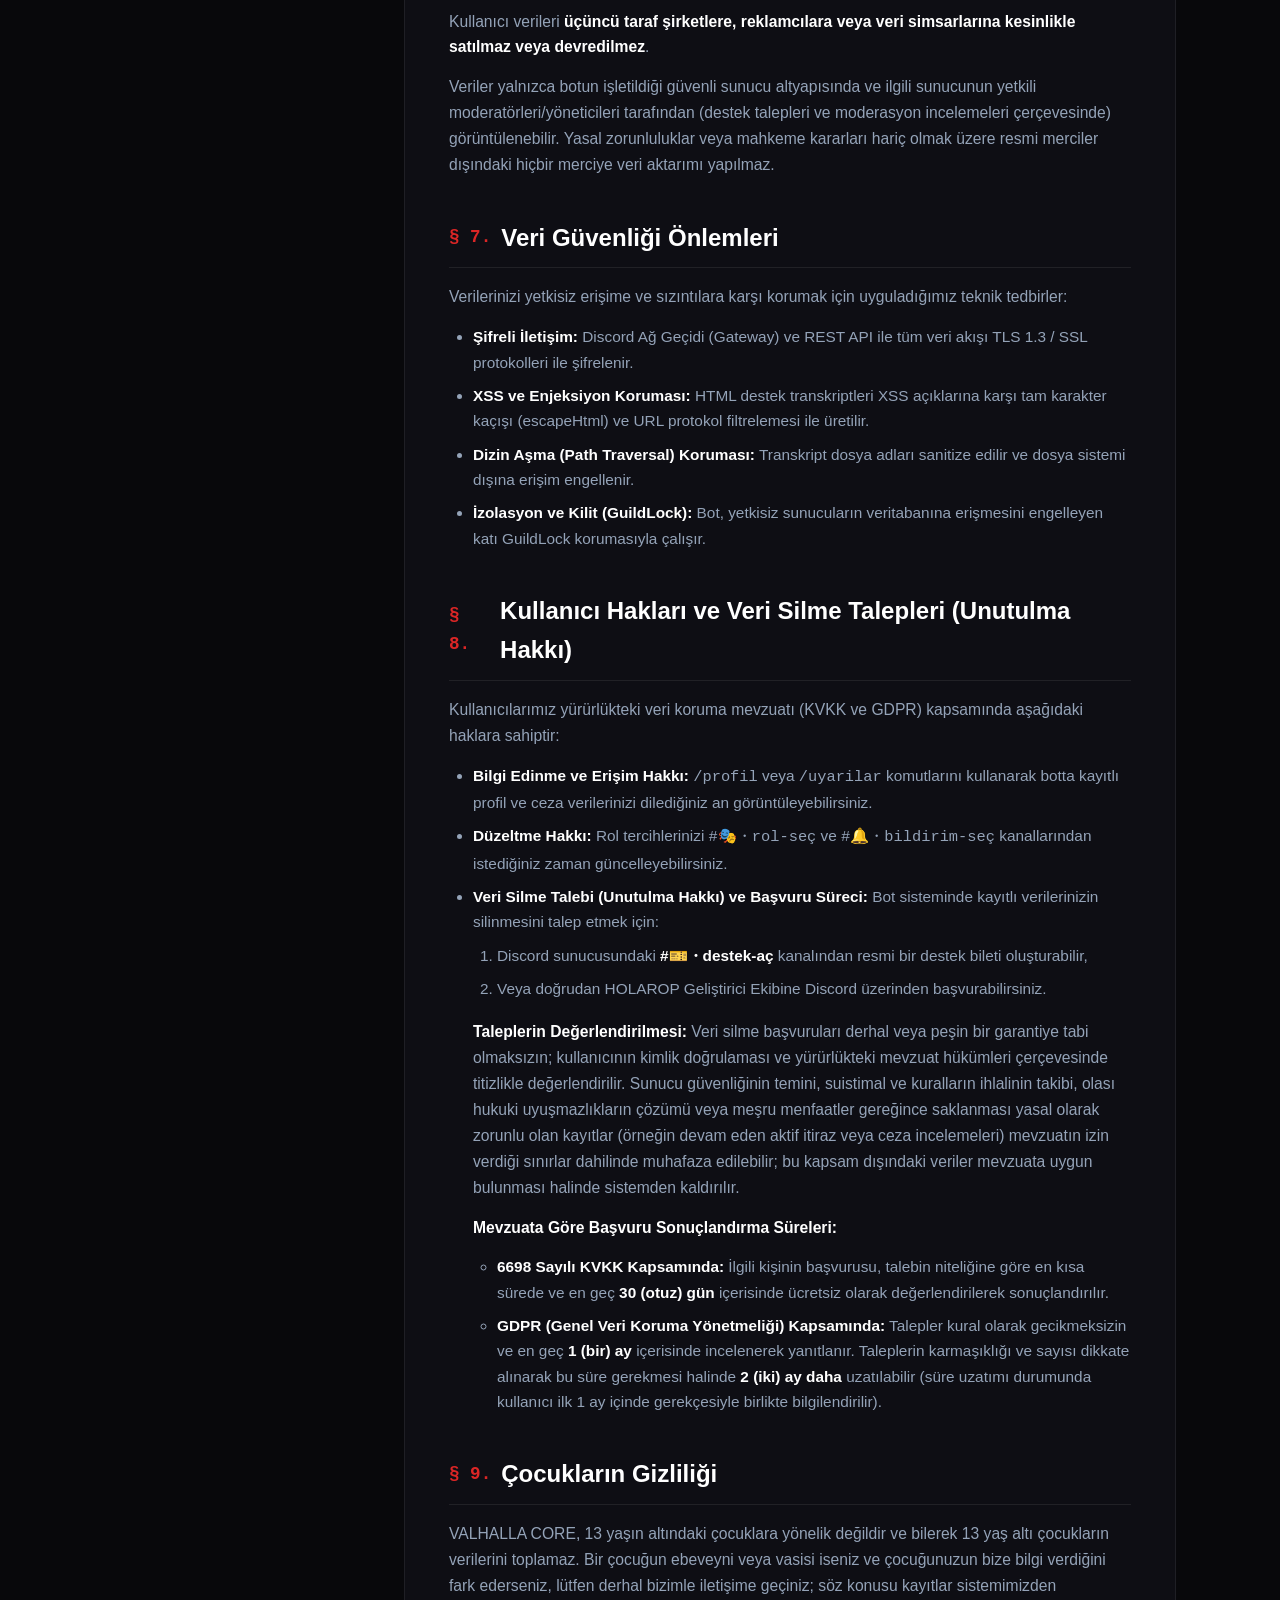
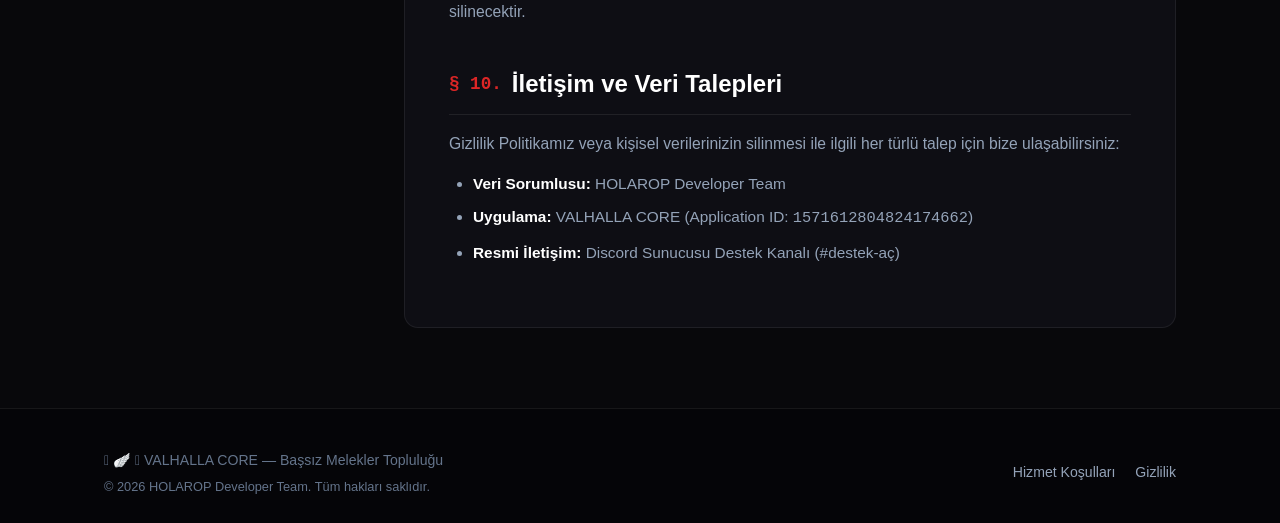
==== commit 892c3d1b: "Update VALHALLA CORE policies and visual design" ====
--- a/privacy.html
+++ b/privacy.html
@@ -239,15 +239,15 @@
               <ul>
                 <li>
                   <strong>Destek Transkriptleri (Sunucu Diski):</strong> 
-                  Kapatılan destek biletlerine ait HTML transkript dosyaları yerel diskte (<code>data/transcripts/</code>) saklanır. Kod tabanımızdaki <code>TranscriptService.cleanupOldTranscripts(retentionDays = 30)</code> prosedürü gereğince 30 günden eski dosyalar temizlik döngüsüne tabi tutulur; ayrıca talep halinde derhal diskten kalıcı olarak silinir.
+                  Kapatılan destek biletlerine ait HTML transkript dosyaları yerel diskte (<code>data/transcripts/</code>) saklanır. Sistemimizde sürekli çalışan otomatik bir arka plan zamanlayıcısı bulunmamaktadır; kod tabanımızda yer alan <code>TranscriptService.cleanupOldTranscripts(retentionDays = 30)</code> temizleme prosedürü, yetkili yöneticilerce gerçekleştirilen periyodik bakım döngülerinde işletilir. Kullanıcıların veri silme talepleri yürürlükteki mevzuat hükümleri çerçevesinde değerlendirilerek onaylanması halinde ilgili transkript dosyaları diskten silinir.
                 </li>
                 <li>
                   <strong>Discord İçi Arşiv Kopyası (<code>#ticket-log</code>):</strong> 
-                  Bir destek bileti kapatıldığında, şeffaflık ve yetkili denetimi amacıyla HTML transkriptin bir kopyası yalnızca yetkili personelin (Yönetim, Moderatör ve Destek Ekibi) erişebildiği kilitli <code>#🎫・ticket-log</code> kanalına gönderilir. Bu kopyalar Discord sunucu altyapısında barınır; sunucu yönetiminin denetimindedir ve kullanıcının veri silme talebinde bulunması durumunda yetkililerce ilgili mesaj ve dosya kanaldan da kalıcı olarak silinir.
+                  Bir destek bileti kapatıldığında, yetkili denetimi ve şeffaflık amacıyla HTML transkriptin bir kopyası yalnızca yetkili personelin (Yönetim, Moderatör ve Destek Ekibi) erişebildiği kilitli <code>#🎫・ticket-log</code> kanalına gönderilir. Bu kopyalar Discord sunucu altyapısında barınır; otomatik bir zamanlayıcıyla silinmez. Kullanıcının mevzuata uygun veri silme talebinde bulunması ve talebin onaylanması durumunda yetkililerce ilgili mesaj ve ekli dosya kanaldan temizlenir.
                 </li>
                 <li>
                   <strong>Üye Profil ve Rol Tercihleri:</strong> 
-                  Kullanıcı sunucunun bir üyesi olduğu müddetçe aktif tutulur. Kullanıcı sunucudan ayrıldığında ayrılış tarihi kaydedilir; kullanıcı silme talebinde bulunursa verileri kalıcı olarak temizlenir.
+                  Kullanıcı sunucunun bir üyesi olduğu müddetçe aktif tutulur. Kullanıcı sunucudan ayrıldığında ayrılış tarihi kaydedilir; mevzuata uygun bir veri silme talebinde bulunulması halinde başvuru değerlendirilerek yasal süreler dahilinde işlem yapılır.
                 </li>
                 <li>
                   <strong>Moderasyon Kayıtları:</strong> 
@@ -264,15 +264,15 @@
               <ul>
                 <li>
                   <strong>Support Transcripts (Server Disk):</strong> 
-                  HTML transcript archives for closed tickets are stored on the local server disk (<code>data/transcripts/</code>). Under our code retention procedure (<code>TranscriptService.cleanupOldTranscripts(retentionDays = 30)</code>), files older than 30 days are scheduled for cleanup during routine maintenance; furthermore, transcripts are permanently purged from disk upon verified user request.
+                  HTML transcript archives for closed tickets are stored on the local server disk (<code>data/transcripts/</code>). There is no automated continuous background timer active in the bot; instead, the codebase retention procedure (<code>TranscriptService.cleanupOldTranscripts(retentionDays = 30)</code>) is invoked during periodic administrative maintenance routines. User erasure requests are evaluated in accordance with applicable legislation, and upon statutory approval, associated transcript files are removed from disk.
                 </li>
                 <li>
                   <strong>In-Discord Archive Copy (<code>#ticket-log</code>):</strong> 
-                  When a support ticket is closed, a copy of the HTML transcript is posted to the staff-only <code>#🎫・ticket-log</code> channel for staff accountability. These copies reside on Discord's infrastructure under the administration of the server team, and will be manually deleted from channel history upon user erasure requests.
+                  When a support ticket is closed, a copy of the HTML transcript is posted to the staff-only <code>#🎫・ticket-log</code> channel for staff accountability and audit trails. These copies reside on Discord's infrastructure and are not deleted by an automatic timer. Where a user submits an erasure request that meets statutory requirements under applicable law, authorized staff evaluate the request and remove the transcript message and file from the channel.
                 </li>
                 <li>
                   <strong>Member Profiles & Role Preferences:</strong> 
-                  Maintained for as long as the user remains in the server. If a member leaves, their exit timestamp is noted. Data is permanently deleted upon verifiable user request.
+                  Maintained for as long as the user remains in the server. If a member leaves, their exit timestamp is noted. Upon submission of a valid erasure request, the data is evaluated and processed pursuant to statutory timelines.
                 </li>
                 <li>
                   <strong>Moderation Logs:</strong> 
@@ -357,34 +357,52 @@
           <section id="sec-8" class="legal-section">
             <h2><span class="sec-num">§ 8.</span> <span class="lang-tr">Kullanıcı Hakları ve Veri Silme Talepleri (Unutulma Hakkı)</span><span class="lang-en" style="display:none;">User Rights and Data Deletion (Right to Erasure)</span></h2>
             <div class="lang-tr">
-              <p>Kullanıcılarımız KVKK ve GDPR kapsamında aşağıdaki haklara sahiptir:</p>
+              <p>Kullanıcılarımız yürürlükteki veri koruma mevzuatı (KVKK ve GDPR) kapsamında aşağıdaki haklara sahiptir:</p>
               <ul>
                 <li><strong>Bilgi Edinme ve Erişim Hakkı:</strong> <code>/profil</code> veya <code>/uyarilar</code> komutlarını kullanarak botta kayıtlı profil ve ceza verilerinizi dilediğiniz an görüntüleyebilirsiniz.</li>
                 <li><strong>Düzeltme Hakkı:</strong> Rol tercihlerinizi <code>#🎭・rol-seç</code> ve <code>#🔔・bildirim-seç</code> kanallarından istediğiniz zaman güncelleyebilirsiniz.</li>
                 <li>
-                  <strong>Veri Silme Talebi (Unutulma Hakkı) ve Uygulama Yöntemi:</strong> 
-                  Bot veritabanındaki kayıtlarınızın silinmesini talep etmek için:
+                  <strong>Veri Silme Talebi (Unutulma Hakkı) ve Başvuru Süreci:</strong> 
+                  Bot sisteminde kayıtlı verilerinizin silinmesini talep etmek için:
                   <ol style="margin-top: 8px;">
-                    <li>Discord sunucusundaki <strong>#🎫・destek-aç</strong> kanalından resmi bir destek talebi açabilir,</li>
+                    <li>Discord sunucusundaki <strong>#🎫・destek-aç</strong> kanalından resmi bir destek bileti oluşturabilir,</li>
                     <li>Veya doğrudan HOLAROP Geliştirici Ekibine Discord üzerinden başvurabilirsiniz.</li>
                   </ol>
-                  <strong>Uygulama Süreci:</strong> Başvurunuz doğrulandığında, yetkili yöneticiler tarafından SQLite veritabanındaki üye profiliniz (<code>Member</code>), rol tercihleriniz (<code>UserRolePreference</code>), ceza kayıtlarınız ile sunucu diskindeki ve <code>#ticket-log</code> kanalındaki bilet transkriptleriniz en geç <strong>30 gün</strong> içerisinde kalıcı olarak temizlenir.
-                </li>
-              </ul>
-            </div>
-            <div class="lang-en" style="display:none;">
-              <p>Under GDPR, KVKK, and standard privacy frameworks, users enjoy the following actionable rights:</p>
+                  <p style="margin-top: 10px;">
+                    <strong>Taleplerin Değerlendirilmesi:</strong> Veri silme başvuruları derhal veya peşin bir garantiye tabi olmaksızın; kullanıcının kimlik doğrulaması ve yürürlükteki mevzuat hükümleri çerçevesinde titizlikle değerlendirilir. Sunucu güvenliğinin temini, suistimal ve kuralların ihlalinin takibi, olası hukuki uyuşmazlıkların çözümü veya meşru menfaatler gereğince saklanması yasal olarak zorunlu olan kayıtlar (örneğin devam eden aktif itiraz veya ceza incelemeleri) mevzuatın izin verdiği sınırlar dahilinde muhafaza edilebilir; bu kapsam dışındaki veriler mevzuata uygun bulunması halinde sistemden kaldırılır.
+                  </p>
+                  <p style="margin-top: 8px;">
+                    <strong>Mevzuata Göre Başvuru Sonuçlandırma Süreleri:</strong>
+                  </p>
+                  <ul style="margin-top: 6px;">
+                    <li><strong>6698 Sayılı KVKK Kapsamında:</strong> İlgili kişinin başvurusu, talebin niteliğine göre en kısa sürede ve en geç <strong>30 (otuz) gün</strong> içerisinde ücretsiz olarak değerlendirilerek sonuçlandırılır.</li>
+                    <li><strong>GDPR (Genel Veri Koruma Yönetmeliği) Kapsamında:</strong> Talepler kural olarak gecikmeksizin ve en geç <strong>1 (bir) ay</strong> içerisinde incelenerek yanıtlanır. Taleplerin karmaşıklığı ve sayısı dikkate alınarak bu süre gerekmesi halinde <strong>2 (iki) ay daha</strong> uzatılabilir (süre uzatımı durumunda kullanıcı ilk 1 ay içinde gerekçesiyle birlikte bilgilendirilir).</li>
+                  </ul>
+                </li>
+              </ul>
+            </div>
+            <div class="lang-en" style="display:none;">
+              <p>Under applicable data protection legislation (including GDPR and KVKK), users enjoy the following actionable rights:</p>
               <ul>
                 <li><strong>Right of Access:</strong> You can inspect your stored profile, XP, and penalty records at any time using in-app slash commands such as <code>/profil</code> or <code>/uyarilar</code>.</li>
                 <li><strong>Right to Rectification:</strong> You can update your roles and notification preferences at any time via the self-service role channels.</li>
                 <li>
-                  <strong>Right to Erasure (Right to be Forgotten) & Execution Method:</strong> 
-                  To request the permanent deletion of your stored user records:
+                  <strong>Right to Erasure (Right to be Forgotten) & Application Process:</strong> 
+                  To request the deletion of your stored user records from the bot system:
                   <ol style="margin-top: 8px;">
                     <li>Open an official ticket in the <strong>#🎫・destek-aç</strong> support channel on our Discord server,</li>
                     <li>Or contact the HOLAROP Developer Team directly on Discord.</li>
                   </ol>
-                  <strong>Execution Workflow:</strong> Once your request is verified, authorized staff will purge your SQLite records (<code>Member</code>, <code>UserRolePreference</code>, infractions) as well as any associated transcript files from local storage and the <code>#ticket-log</code> channel within <strong>30 days</strong>.
+                  <p style="margin-top: 10px;">
+                    <strong>Evaluation of Requests:</strong> Erasure requests are not subject to immediate or unconditional guarantees; each application is evaluated following user verification in accordance with applicable statutory legislation. Records necessary for community safety, abuse prevention, legal dispute resolution, or legitimate interests permitted by law (such as active moderation appeals or audit trails) may be retained within statutory limits; data eligible for erasure under applicable law will be removed accordingly.
+                  </p>
+                  <p style="margin-top: 8px;">
+                    <strong>Statutory Evaluation and Response Timeframes:</strong>
+                  </p>
+                  <ul style="margin-top: 6px;">
+                    <li><strong>Under Law No. 6698 (KVKK):</strong> Requests are evaluated and concluded free of charge as soon as possible and within <strong>30 days</strong> at the latest, depending on the nature of the request.</li>
+                    <li><strong>Under EU GDPR:</strong> Requests are assessed and responded to without undue delay and at the latest within <strong>1 month</strong> of receipt. Taking into account the complexity and number of requests, this period may be extended by an additional <strong>2 months</strong> where necessary (in which case the user will be notified of the extension and grounds within the first month).</li>
+                  </ul>
                 </li>
               </ul>
             </div>
--- a/style.css
+++ b/style.css
@@ -102,9 +102,14 @@
   font-weight: 800;
   letter-spacing: 1.5px;
   text-transform: uppercase;
-  background: linear-gradient(180deg, #FFFFFF, #CBD5E1);
-  -webkit-background-clip: text;
-  -webkit-text-fill-color: transparent;
+  color: #FFFFFF;
+  text-shadow: 0 0 10px rgba(255, 255, 255, 0.35), 0 2px 4px rgba(0, 0, 0, 0.9);
+  transition: all 0.2s ease;
+}
+
+.brand:hover .brand-title {
+  color: #FFFFFF;
+  text-shadow: 0 0 14px rgba(239, 68, 68, 0.6), 0 2px 4px rgba(0, 0, 0, 0.9);
 }
 
 .brand-tag {
@@ -221,9 +226,14 @@
   font-weight: 900;
   letter-spacing: -0.5px;
   margin-bottom: 14px;
-  background: linear-gradient(180deg, #FFFFFF 0%, #E2E8F0 100%);
-  -webkit-background-clip: text;
-  -webkit-text-fill-color: transparent;
+  color: #FFFFFF;
+  text-shadow: 0 0 20px rgba(220, 38, 38, 0.2), 0 2px 8px rgba(0, 0, 0, 0.95);
+}
+
+.hero-brand {
+  color: #FF4D4D;
+  text-shadow: 0 0 16px rgba(239, 68, 68, 0.6), 0 2px 6px rgba(0, 0, 0, 0.9);
+  display: inline-block;
 }
 
 .hero p.lead {
